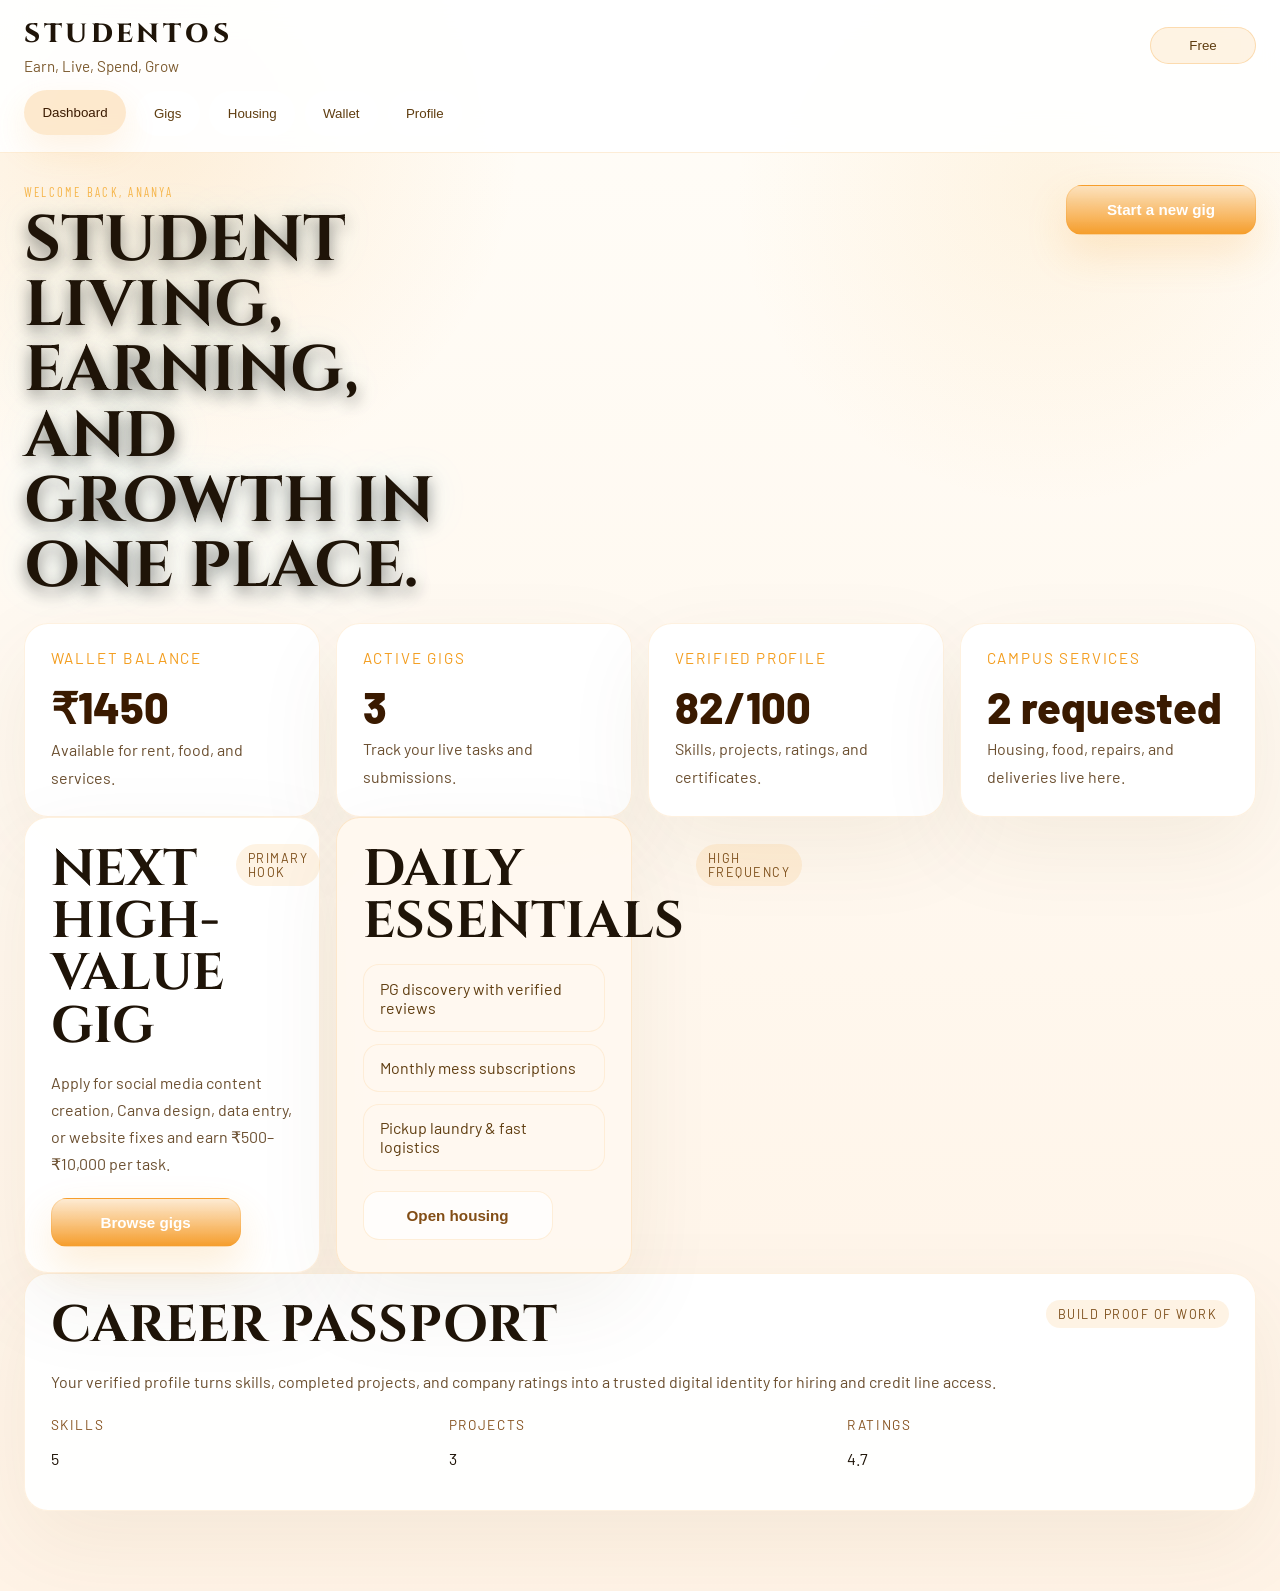
==== index.html @ 16625c6b "Add StudentOS PWA mobile app prototype" ====
<!DOCTYPE html>
<html lang="en">
<head>
  <meta charset="UTF-8">
  <meta name="viewport" content="width=device-width, initial-scale=1.0">
  <title>StudentOS — Student Operating System</title>
  <meta
    name="description"
    content="StudentOS is a student super-app for earning gigs, managing housing, campus services, verified student profiles, and wallet payments."
  >
  <link rel="preconnect" href="https://fonts.googleapis.com">
  <link rel="preconnect" href="https://fonts.gstatic.com" crossorigin>
  <link
    href="https://fonts.googleapis.com/css2?family=Cinzel:wght@400;600;700;800&family=Barlow:wght@400;500;600;700&family=Barlow+Condensed:wght@600;700;800&display=swap"
    rel="stylesheet"
  >
  <link rel="stylesheet" href="styles.css">
  <link rel="manifest" href="manifest.webmanifest">
  <meta name="theme-color" content="#f39c1c">
  <meta name="apple-mobile-web-app-capable" content="yes">
  <meta name="apple-mobile-web-app-title" content="StudentOS">
  <link rel="apple-touch-icon" href="icon.svg">
</head>
<body>
  <div class="app-shell">
    <header class="app-topbar">
      <div class="brand-block">
        <div>
          <p class="brand-mark">StudentOS</p>
          <p class="brand-sub">Earn, Live, Spend, Grow</p>
        </div>
        <button class="pill premium-pill" id="premiumToggle">Free</button>
      </div>

      <nav class="app-nav" aria-label="Primary navigation">
        <button type="button" data-screen="dashboard" class="nav-item active">Dashboard</button>
        <button type="button" data-screen="gigs" class="nav-item">Gigs</button>
        <button type="button" data-screen="housing" class="nav-item">Housing</button>
        <button type="button" data-screen="wallet" class="nav-item">Wallet</button>
        <button type="button" data-screen="profile" class="nav-item">Profile</button>
      </nav>
    </header>

    <main class="app-main">
      <section class="screen active" id="dashboard">
        <div class="page-heading">
          <div>
            <p class="eyebrow">Welcome back, Ananya</p>
            <h1>Student living, earning, and growth in one place.</h1>
          </div>
          <button class="button button-solid" data-action="quick-gig">Start a new gig</button>
        </div>

        <div class="dashboard-grid">
          <article class="card">
            <div class="card-title">Wallet balance</div>
            <p class="stat">₹<span id="walletBalance">0</span></p>
            <p class="meta">Available for rent, food, and services.</p>
          </article>
          <article class="card">
            <div class="card-title">Active gigs</div>
            <p class="stat"><span id="activeGigs">0</span></p>
            <p class="meta">Track your live tasks and submissions.</p>
          </article>
          <article class="card">
            <div class="card-title">Verified profile</div>
            <p class="stat"><span id="profileScore">0</span>/100</p>
            <p class="meta">Skills, projects, ratings, and certificates.</p>
          </article>
          <article class="card">
            <div class="card-title">Campus services</div>
            <p class="stat"><span id="pendingServices">0</span> requested</p>
            <p class="meta">Housing, food, repairs, and deliveries live here.</p>
          </article>
        </div>

        <div class="panel-grid">
          <section class="panel-card">
            <div class="panel-heading">
              <h2>Next high-value gig</h2>
              <span class="tag">Primary hook</span>
            </div>
            <p class="panel-copy">Apply for social media content creation, Canva design, data entry, or website fixes and earn ₹500–₹10,000 per task.</p>
            <div class="panel-actions">
              <button class="button button-solid" data-screen="gigs">Browse gigs</button>
            </div>
          </section>

          <section class="panel-card panel-light">
            <div class="panel-heading">
              <h2>Daily essentials</h2>
              <span class="tag">High frequency</span>
            </div>
            <ul class="feature-list">
              <li>PG discovery with verified reviews</li>
              <li>Monthly mess subscriptions</li>
              <li>Pickup laundry & fast logistics</li>
            </ul>
            <div class="panel-actions">
              <button class="button button-ghost" data-screen="housing">Open housing</button>
            </div>
          </section>
        </div>

        <section class="panel-card panel-full">
          <div class="panel-heading">
            <h2>Career passport</h2>
            <span class="tag">Build proof of work</span>
          </div>
          <p class="panel-copy">Your verified profile turns skills, completed projects, and company ratings into a trusted digital identity for hiring and credit line access.</p>
          <div class="status-grid">
            <div>
              <span class="status-label">Skills</span>
              <p id="skillCount">0</p>
            </div>
            <div>
              <span class="status-label">Projects</span>
              <p id="projectCount">0</p>
            </div>
            <div>
              <span class="status-label">Ratings</span>
              <p id="ratingValue">0.0</p>
            </div>
          </div>
        </section>
      </section>

      <section class="screen" id="gigs">
        <div class="section-top">
          <div>
            <p class="eyebrow">Gigs</p>
            <h2>Earn money with short gigs and micro-internships.</h2>
          </div>
          <button class="button button-solid" data-action="new-gig">Request new lead</button>
        </div>

        <div id="gigsList" class="list-panel"></div>
      </section>

      <section class="screen" id="housing">
        <div class="section-top">
          <div>
            <p class="eyebrow">Housing & services</p>
            <h2>Find a PG, book food, and request campus logistics.</h2>
          </div>
          <button class="button button-solid" data-action="find-room">Search rooms</button>
        </div>

        <div id="housingList" class="list-panel"></div>

        <div class="panel-card panel-light">
          <div class="panel-heading">
            <h2>Campus logistics</h2>
            <p class="panel-copy">Book quick pick-up, delivery, storage, and document printing for urgent student needs.</p>
          </div>
          <div class="grid-2">
            <button class="button button-ghost" data-action="request-pickup">Request pickup</button>
            <button class="button button-ghost" data-action="order-storage">Book storage</button>
          </div>
        </div>
      </section>

      <section class="screen" id="wallet">
        <div class="section-top">
          <div>
            <p class="eyebrow">Wallet</p>
            <h2>Store earnings, pay for services, and manage your student money.</h2>
          </div>
          <button class="button button-solid" data-action="topup">Top up wallet</button>
        </div>

        <div class="panel-grid">
          <article class="card wallet-card">
            <div class="card-title">Available balance</div>
            <p class="stat">₹<span id="walletBalanceLarge">0</span></p>
            <p class="meta">Use this balance for food, housing, logistics, and career services.</p>
          </article>
          <article class="card">
            <div class="card-title">Upcoming payout</div>
            <p class="stat">₹<span id="pendingPayout">0</span></p>
            <p class="meta">Payments are released via escrow after task approval.</p>
          </article>
        </div>

        <section class="panel-card panel-full">
          <div class="panel-heading">
            <h2>Transactions</h2>
          </div>
          <div id="transactionList" class="transaction-list"></div>
        </section>
      </section>

      <section class="screen" id="profile">
        <div class="section-top">
          <div>
            <p class="eyebrow">Career passport</p>
            <h2>Your verified student profile and growth tracker.</h2>
          </div>
          <button class="button button-solid" data-action="upgrade">Upgrade plan</button>
        </div>

        <div class="profile-grid">
          <article class="card profile-card">
            <div class="profile-avatar">A</div>
            <div>
              <h3 id="profileName">Ananya R.</h3>
              <p id="profileCollege">NIT Delhi • 2nd Year</p>
              <div class="rating-pill"><span id="ratingValueProfile">0.0</span> ★</div>
            </div>
          </article>

          <article class="card">
            <div class="card-title">Skills</div>
            <div id="skillTags" class="tag-list"></div>
          </article>

          <article class="card">
            <div class="card-title">Recent work</div>
            <ul id="projectList" class="simple-list"></ul>
          </article>
        </div>

        <section class="panel-card panel-light">
          <div class="panel-heading">
            <h2>Career guidance</h2>
            <p class="panel-copy">Based on your active gigs and skill signals, StudentOS suggests your next career path.</p>
          </div>
          <div class="career-pill" id="careerPath">UI/UX Design Path</div>
        </section>
      </section>
    </main>
  </div>

  <div id="toast" class="toast" role="status" aria-live="polite"></div>
  <div id="installBanner" class="install-banner hidden" role="dialog" aria-live="polite">
    <div>
      <p class="install-title">Install StudentOS</p>
      <p class="install-copy">Add StudentOS to your home screen for quick access and offline-ready workflow.</p>
    </div>
    <div class="install-actions">
      <button class="button button-solid" id="installButton">Install</button>
      <button class="button button-ghost" id="dismissInstall">Dismiss</button>
    </div>
  </div>
  <script src="script.js"></script>
</body>
</html>
---- styles.css ----
:root {
  --bg: #fffaf4;
  --bg-soft: #fff2e4;
  --panel: rgba(255, 255, 255, 0.94);
  --panel-strong: rgba(255, 247, 237, 0.98);
  --text: #1f1408;
  --muted: #785836;
  --line: rgba(245, 154, 36, 0.22);
  --accent: #f39c1c;
  --accent-strong: #f7b64b;
  --shadow: 0 24px 60px rgba(0, 0, 0, 0.12);
  --pointer-x: 50%;
  --pointer-y: 50%;
  --hero-shift-x: 0px;
  --hero-shift-y: 0px;
}

* {
  box-sizing: border-box;
}

html {
  scroll-behavior: smooth;
}

body {
  margin: 0;
  min-height: 100vh;
  background:
    radial-gradient(circle at top, rgba(56, 211, 255, 0.12), transparent 28%),
    radial-gradient(circle at var(--pointer-x) var(--pointer-y), rgba(56, 211, 255, 0.08), transparent 18%),
    linear-gradient(180deg, #0d1930 0%, #03101f 60%, #020a17 100%);
  color: var(--text);
  font-family: "Barlow", sans-serif;
  cursor: default;
}

a {
  color: inherit;
  text-decoration: none;
}

.page-shell {
  position: relative;
  overflow: clip;
}

.cursor-aura {
  position: fixed;
  top: 0;
  left: 0;
  z-index: 40;
  width: 18rem;
  height: 18rem;
  border-radius: 50%;
  pointer-events: none;
  opacity: 0.34;
  mix-blend-mode: screen;
  background:
    radial-gradient(circle, rgba(56, 211, 255, 0.32) 0%, rgba(56, 211, 255, 0.12) 28%, rgba(56, 211, 255, 0) 68%);
  transform: translate3d(-50%, -50%, 0);
  transition: opacity 180ms ease;
}

.topbar {
  position: fixed;
  top: 1.1rem;
  left: 1rem;
  right: 1rem;
  z-index: 20;
  display: flex;
  align-items: center;
  justify-content: space-between;
  gap: 1rem;
  padding: 0.95rem 1.2rem;
  border: 1px solid var(--line);
  border-radius: 999px;
  background: rgba(10, 2, 4, 0.62);
  backdrop-filter: blur(18px);
  box-shadow: var(--shadow);
}

.brand {
  display: inline-flex;
  flex-direction: column;
  gap: 0.1rem;
}

.brand-mark,
.eyebrow,
.section-tag,
.countdown-kicker,
.scroll-cue,
.track-index,
.time-label {
  font-family: "Barlow Condensed", sans-serif;
  letter-spacing: 0.18em;
  text-transform: uppercase;
}

.brand-mark {
  font-size: 1.25rem;
  font-weight: 800;
}

.brand-sub {
  font-size: 0.72rem;
  color: var(--muted);
}

.topnav {
  display: flex;
  align-items: center;
  gap: 1rem;
  flex-wrap: wrap;
}

.topnav a {
  color: #d8e9ff;
  font-size: 0.95rem;
  transition: color 180ms ease, opacity 180ms ease;
}

.topnav a:hover,
.topnav a:focus-visible {
  color: #f8feff;
}

.nav-cta {
  padding: 0.75rem 1.1rem;
  border-radius: 999px;
  border: 1px solid rgba(56, 211, 255, 0.28);
  background: linear-gradient(180deg, rgba(56, 211, 255, 0.18), rgba(6, 31, 55, 0.56));
}

.hero {
  position: relative;
  min-height: 100vh;
  padding: 8rem 1rem 3rem;
  display: flex;
  flex-direction: column;
  justify-content: center;
  isolation: isolate;
}

.hero-grid,
.section,
.topbar {
  max-width: 1380px;
  margin: 0 auto;
}

.hero-grid {
  position: relative;
  z-index: 2;
  width: 100%;
  display: grid;
  grid-template-columns: minmax(0, 1.15fr) minmax(320px, 0.85fr);
  gap: 2rem;
  align-items: center;
}

.hero-copy {
  max-width: 720px;
  transform: translate3d(calc(var(--hero-shift-x) * -0.35), calc(var(--hero-shift-y) * -0.35), 0);
}

.eyebrow,
.section-tag,
.countdown-kicker {
  color: var(--accent-strong);
  font-size: 0.86rem;
  margin: 0 0 1rem;
}

h1,
h2,
h3 {
  margin: 0;
}

h1,
h2 {
  font-family: "Cinzel", serif;
}

h1 {
  font-size: clamp(3.5rem, 7vw, 6.8rem);
  line-height: 0.94;
  max-width: 9ch;
  text-transform: uppercase;
  text-wrap: balance;
  text-shadow:
    0 6px 16px rgba(0, 0, 0, 0.48),
    0 0 40px rgba(56, 211, 255, 0.18);
}

.glitch-title {
  position: relative;
}

.glitch-title::before,
.glitch-title::after {
  content: attr(data-text);
  position: absolute;
  inset: 0;
  pointer-events: none;
  opacity: 0.55;
}

.glitch-title::before {
  color: rgba(56, 211, 255, 0.65);
  transform: translate3d(2px, 0, 0);
  clip-path: inset(0 0 52% 0);
  animation: glitchSlice 4.8s steps(2, end) infinite;
}

.glitch-title::after {
  color: rgba(173, 226, 255, 0.55);
  transform: translate3d(-2px, 0, 0);
  clip-path: inset(56% 0 0 0);
  animation: glitchSlice 5.6s steps(2, end) infinite reverse;
}

.lead {
  max-width: 38rem;
  margin: 1.4rem 0 0;
  font-size: 1.1rem;
  line-height: 1.7;
  color: #d8e7f5;
}

.hero-actions {
  display: flex;
  flex-wrap: wrap;
  gap: 1rem;
  margin-top: 2rem;
}

.button {
  display: inline-flex;
  align-items: center;
  justify-content: center;
  min-width: 190px;
  padding: 1rem 1.4rem;
  border-radius: 1rem;
  font-weight: 700;
  transition:
    transform 180ms ease,
    box-shadow 180ms ease,
    background 180ms ease,
    border-color 180ms ease;
  cursor: pointer;
}

.button:hover,
.button:focus-visible {
  transform: translateY(-2px);
}

.magnetic {
  will-change: transform;
}

.button-solid {
  color: #effbff;
  border: 1px solid rgba(56, 211, 255, 0.24);
  background:
    linear-gradient(180deg, rgba(56, 211, 255, 0.24), rgba(10, 40, 68, 0.9)),
    rgba(4, 18, 39, 0.94);
  box-shadow: 0 16px 34px rgba(28, 104, 156, 0.35);
}

.button-solid:hover,
.button-solid:focus-visible {
  box-shadow: 0 24px 50px rgba(56, 211, 255, 0.35);
}

.button-ghost {
  border: 1px solid rgba(110, 183, 255, 0.28);
  background: rgba(9, 21, 37, 0.58);
  color: #e8f6ff;
}

.hero-meta {
  display: flex;
  flex-wrap: wrap;
  gap: 0.8rem;
  list-style: none;
  padding: 0;
  margin: 2rem 0 0;
}

.hero-meta li {
  padding: 0.7rem 0.95rem;
  border-radius: 999px;
  background: rgba(7, 20, 36, 0.72);
  border: 1px solid rgba(56, 211, 255, 0.18);
  color: #d5ecff;
}

.countdown-card,
.info-card,
.track-card,
.timeline-item,
.join-panel {
  border: 1px solid var(--line);
  background:
    linear-gradient(180deg, rgba(56, 211, 255, 0.08), transparent),
    var(--panel);
  box-shadow: var(--shadow);
  backdrop-filter: blur(16px);
}

.countdown-card {
  justify-self: end;
  width: min(100%, 440px);
  padding: 1.4rem;
  border-radius: 1.6rem;
  transform: translate3d(calc(var(--hero-shift-x) * 0.18), calc(var(--hero-shift-y) * 0.18), 0);
}

.countdown {
  display: grid;
  grid-template-columns: repeat(4, minmax(0, 1fr));
  gap: 0.8rem;
  margin-top: 1rem;
}

.time-box {
  padding: 1rem 0.75rem;
  text-align: center;
  border-radius: 1rem;
  background: rgba(8, 2, 3, 0.72);
  border: 1px solid rgba(255, 205, 199, 0.13);
}

.time-value {
  display: block;
  font-family: "Cinzel", serif;
  font-size: clamp(1.8rem, 4vw, 3rem);
  color: #ff5959;
  text-shadow: 0 0 24px rgba(255, 87, 87, 0.24);
}

.time-label {
  display: block;
  margin-top: 0.35rem;
  font-size: 0.74rem;
  color: #f1cbc1;
}

.countdown-copy {
  margin-top: 1rem;
  color: var(--muted);
  line-height: 1.7;
}

.scroll-cue {
  position: absolute;
  left: 50%;
  bottom: 1.4rem;
  z-index: 3;
  display: inline-flex;
  flex-direction: column;
  align-items: center;
  gap: 0.7rem;
  transform: translateX(-50%);
  color: #ffe3da;
  font-size: 0.95rem;
}

.scroll-arrows {
  position: relative;
  width: 1.4rem;
  height: 2rem;
}

.scroll-arrows::before,
.scroll-arrows::after {
  content: "";
  position: absolute;
  left: 50%;
  width: 0.85rem;
  height: 0.85rem;
  border-right: 4px solid #fff0ea;
  border-bottom: 4px solid #fff0ea;
  transform: translateX(-50%) rotate(45deg);
  animation: cue 1.9s ease-in-out infinite;
}

.scroll-arrows::after {
  top: 0.7rem;
  animation-delay: 0.2s;
}

.section {
  position: relative;
  z-index: 2;
  padding: 6rem 1rem;
}

.section-heading {
  max-width: 760px;
  margin-bottom: 2rem;
}

h2 {
  font-size: clamp(2rem, 4vw, 3.5rem);
  line-height: 1.05;
  text-transform: uppercase;
}

.cards {
  display: grid;
  grid-template-columns: repeat(3, minmax(0, 1fr));
  gap: 1.2rem;
}

.three-up .info-card,
.track-card {
  min-height: 220px;
}

.info-card,
.track-card {
  padding: 1.4rem;
  border-radius: 1.4rem;
}

.info-card p,
.track-card p,
.timeline-item p,
.join-panel p {
  margin: 0.9rem 0 0;
  color: var(--muted);
  line-height: 1.7;
}

.track-index {
  display: inline-block;
  color: #ff7878;
  font-size: 0.85rem;
  margin-bottom: 1rem;
}

.timeline {
  display: grid;
  grid-template-columns: repeat(2, minmax(0, 1fr));
  gap: 1.1rem;
}

.timeline-item {
  display: grid;
  grid-template-columns: 110px 1fr;
  gap: 1rem;
  align-items: start;
  padding: 1.3rem;
  border-radius: 1.3rem;
}

.timeline-time {
  font-family: "Cinzel", serif;
  font-size: 1.4rem;
  color: #ff6d6d;
}

.join-section {
  padding-bottom: 7rem;
}

.join-panel {
  padding: 2rem;
  border-radius: 1.8rem;
  background:
    radial-gradient(circle at center, rgba(179, 10, 20, 0.16), transparent 44%),
    var(--panel-strong);
}

.hero-bg {
  position: absolute;
  inset: 0;
  overflow: hidden;
}

.noise-overlay,
.particle-field,
.sky-glow,
.storm-ring,
.rift,
.lightning,
.tree,
.fog,
.portal-core,
.ground,
.walker,
.cyclists {
  position: absolute;
}

.noise-overlay {
  inset: 0;
  opacity: 0.13;
  background:
    repeating-linear-gradient(
      0deg,
      rgba(255, 255, 255, 0.06) 0,
      rgba(255, 255, 255, 0.06) 1px,
      transparent 1px,
      transparent 4px
    );
  mix-blend-mode: soft-light;
  animation: noiseShift 8s steps(8, end) infinite;
}

.particle-field {
  inset: 0;
  overflow: hidden;
}

.particle {
  position: absolute;
  width: 0.4rem;
  height: 0.4rem;
  border-radius: 50%;
  background: radial-gradient(circle, rgba(56, 236, 255, 0.95), rgba(56, 211, 255, 0.18));
  box-shadow: 0 0 16px rgba(56, 211, 255, 0.42);
  animation: driftUp linear infinite;
}

.particle-1 { left: 12%; top: 84%; animation-duration: 9s; animation-delay: -1s; }
.particle-2 { left: 24%; top: 74%; animation-duration: 12s; animation-delay: -6s; }
.particle-3 { left: 38%; top: 88%; animation-duration: 8s; animation-delay: -2s; }
.particle-4 { left: 49%; top: 68%; animation-duration: 10s; animation-delay: -5s; }
.particle-5 { left: 62%; top: 86%; animation-duration: 11s; animation-delay: -7s; }
.particle-6 { left: 73%; top: 72%; animation-duration: 13s; animation-delay: -3s; }
.particle-7 { left: 83%; top: 90%; animation-duration: 9.5s; animation-delay: -4s; }
.particle-8 { left: 56%; top: 56%; animation-duration: 7.5s; animation-delay: -2.5s; }

.sky-glow {
  inset: 0;
  background:
    radial-gradient(circle at 50% 18%, rgba(56, 211, 255, 0.16), transparent 16%),
    radial-gradient(circle at 50% 42%, rgba(56, 211, 255, 0.28), transparent 22%),
    linear-gradient(180deg, rgba(18, 73, 116, 0.16), rgba(0, 0, 0, 0.1));
  transform: translate3d(calc(var(--hero-shift-x) * 0.15), calc(var(--hero-shift-y) * 0.15), 0);
}

.storm-ring {
  left: 50%;
  border-radius: 50%;
  transform: translateX(-50%);
  filter: blur(12px);
  opacity: 0.8;
}

.rift {
  top: 15%;
  width: 24vw;
  height: 52vh;
  opacity: 0.4;
  background:
    linear-gradient(180deg, rgba(255, 255, 255, 0), rgba(56, 211, 255, 0.28), rgba(255, 255, 255, 0)),
    linear-gradient(90deg, rgba(255, 255, 255, 0), rgba(56, 211, 255, 0.72), rgba(255, 255, 255, 0));
  filter: blur(10px);
  clip-path: polygon(42% 0%, 55% 7%, 47% 19%, 64% 31%, 52% 49%, 61% 61%, 49% 79%, 59% 100%, 42% 86%, 48% 70%, 36% 58%, 44% 40%, 33% 24%, 41% 10%);
  animation: riftPulse 6s ease-in-out infinite;
}

.rift-left {
  left: 18%;
}

.rift-right {
  right: 18%;
  transform: scaleX(-1);
  animation-delay: -2.4s;
}

.storm-ring-one {
  top: 7%;
  width: min(92vw, 980px);
  height: min(92vw, 980px);
  background:
    radial-gradient(circle at center, rgba(255, 255, 255, 0.13) 0 3%, transparent 4%),
    radial-gradient(circle at center, rgba(56, 211, 255, 0.34) 0 15%, rgba(11, 37, 62, 0.5) 24%, transparent 46%);
}

.storm-ring-two {
  top: 14%;
  width: min(56vw, 620px);
  height: min(56vw, 620px);
  background:
    radial-gradient(circle at center, rgba(255, 255, 255, 0.4), rgba(56, 211, 255, 0.18) 24%, transparent 54%);
}
.portal-core {
  left: 50%;
  bottom: 16%;
  width: min(42vw, 520px);
  height: min(42vw, 520px);
  transform: translateX(-50%);
}

.portal-core::before,
.portal-core::after,
.portal-halo,
.portal-pulse,
.portal-veil {
  content: "";
  position: absolute;
  inset: 0;
  border-radius: 50%;
}

.portal-core::before {
  background:
    radial-gradient(circle at center, rgba(255, 255, 255, 0.95), rgba(56, 211, 255, 0.38) 14%, rgba(8, 52, 92, 0.72) 38%, transparent 58%);
  filter: blur(8px);
}

.portal-core::after {
  inset: 14%;
  background: radial-gradient(circle at center, rgba(255, 255, 255, 0.9), rgba(56, 211, 255, 0.2) 34%, transparent 64%);
  animation: portalBeat 3.4s ease-in-out infinite;
}

.portal-halo {
  border: 1px solid rgba(56, 211, 255, 0.14);
  box-shadow:
    0 0 80px rgba(56, 211, 255, 0.32),
    inset 0 0 80px rgba(56, 211, 255, 0.18);
  animation: rotateSlow 18s linear infinite;
}

.portal-pulse {
  inset: -8%;
  border: 1px solid rgba(56, 211, 255, 0.12);
  animation: pulseRing 2.8s ease-out infinite;
}

.portal-veil {
  background:
    conic-gradient(
      from 0deg,
      rgba(0, 0, 0, 0) 0deg,
      rgba(56, 211, 255, 0.22) 45deg,
      rgba(0, 0, 0, 0) 100deg,
      rgba(56, 211, 255, 0.12) 160deg,
      rgba(0, 0, 0, 0) 280deg
    );
  mix-blend-mode: screen;
  animation: rotateSlow 24s linear infinite reverse;
}

.portal-sparks {
  inset: 9%;
  background:
    radial-gradient(circle at 20% 40%, rgba(255, 255, 255, 0.8), transparent 10%),
    radial-gradient(circle at 75% 50%, rgba(255, 255, 255, 0.7), transparent 10%),
    radial-gradient(circle at 44% 75%, rgba(255, 188, 188, 0.8), transparent 12%);
  filter: blur(4px);
  animation: sparkOrbit 7s linear infinite;
}

.lightning {
  top: 7%;
  width: 28vw;
  height: 54vh;
  opacity: 0.75;
  filter: blur(0.2px) drop-shadow(0 0 22px rgba(255, 255, 255, 0.7));
  background: white;
  clip-path: polygon(50% 0%, 56% 18%, 46% 18%, 58% 40%, 45% 40%, 55% 62%, 40% 62%, 52% 100%, 35% 73%, 48% 73%, 38% 47%, 49% 47%, 42% 22%, 53% 22%);
  animation: flash 5.5s infinite;
}

.lightning-left {
  left: 6%;
  transform: rotate(-10deg);
}

.lightning-right {
  right: 7%;
  transform: scaleX(-1) rotate(-4deg);
  animation-delay: 1.8s;
}

.tree {
  bottom: 18%;
  width: 32vw;
  height: 64vh;
  background: linear-gradient(180deg, rgba(0, 0, 0, 0.04), rgba(0, 0, 0, 0.95));
  opacity: 0.97;
}

.tree::before,
.tree::after {
  content: "";
  position: absolute;
  inset: 0;
  background: #020102;
}

.tree-left {
  left: -3%;
  clip-path: polygon(16% 100%, 24% 62%, 14% 58%, 24% 48%, 12% 42%, 27% 31%, 19% 24%, 33% 14%, 28% 5%, 39% 0%, 46% 16%, 41% 28%, 52% 42%, 45% 49%, 56% 61%, 50% 100%);
}

.tree-right {
  right: -2%;
  clip-path: polygon(50% 100%, 43% 61%, 52% 52%, 41% 44%, 52% 36%, 39% 24%, 48% 12%, 38% 0%, 58% 8%, 63% 20%, 56% 28%, 66% 43%, 59% 54%, 69% 62%, 78% 100%);
}

.ground {
  left: -4%;
  right: -4%;
  bottom: -2%;
  height: 26%;
  background:
    linear-gradient(180deg, rgba(18, 40, 66, 0), rgba(26, 56, 92, 0.88) 45%, rgba(4, 7, 7, 1) 100%),
    radial-gradient(circle at 50% 10%, rgba(56, 211, 255, 0.15), transparent 42%);
  clip-path: polygon(0 36%, 12% 30%, 22% 34%, 36% 29%, 48% 34%, 60% 28%, 73% 31%, 88% 24%, 100% 30%, 100% 100%, 0 100%);
}

.fog {
  left: -8%;
  width: 116%;
  border-radius: 50%;
  filter: blur(60px);
}

.fog-top {
  top: -5%;
  height: 26%;
  background: rgba(255, 112, 112, 0.13);
  animation: fogDrift 12s ease-in-out infinite alternate;
}

.fog-bottom {
  bottom: 6%;
  height: 17%;
  background: rgba(197, 244, 234, 0.18);
  animation: fogDrift 14s ease-in-out infinite alternate-reverse;
}

.walker {
  bottom: 15%;
  width: 4vw;
  min-width: 2.4rem;
  height: 13vh;
  min-height: 6rem;
  background: rgba(4, 1, 2, 0.96);
  clip-path: polygon(40% 0, 64% 0, 72% 16%, 64% 34%, 74% 57%, 63% 100%, 49% 100%, 47% 63%, 35% 100%, 22% 100%, 31% 58%, 23% 33%, 31% 14%);
  filter: drop-shadow(0 0 14px rgba(56, 211, 255, 0.18));
  animation: walkFloat 3.6s ease-in-out infinite;
}

.walker-left {
  left: 26%;
}

.walker-right {
  right: 25%;
  animation-delay: -1.8s;
}

.cyclists {
  left: 50%;
  bottom: 15%;
  width: min(70vw, 900px);
  height: 20vh;
  transform: translateX(-50%);
  transform-origin: center bottom;
}

.cyclist {
  position: absolute;
  bottom: 0;
  width: 17%;
  aspect-ratio: 1.2 / 1;
  background: rgba(6, 1, 2, 0.95);
  filter: drop-shadow(0 0 18px rgba(255, 67, 67, 0.22));
  clip-path: polygon(5% 86%, 22% 70%, 28% 52%, 38% 36%, 53% 30%, 62% 39%, 73% 42%, 82% 55%, 96% 86%, 78% 88%, 70% 70%, 57% 61%, 50% 73%, 38% 86%, 28% 86%, 35% 71%, 27% 65%, 20% 87%);
}

.cyclist::before,
.cyclist::after {
  content: "";
  position: absolute;
  bottom: -2%;
  width: 24%;
  aspect-ratio: 1;
  border: 3px solid rgba(255, 92, 92, 0.3);
  border-radius: 50%;
}

.cyclist::before {
  left: 12%;
}

.cyclist::after {
  right: 8%;
}

.cyclist-one {
  left: 4%;
  --bike-scale: 0.96;
  transform: scale(0.96);
  animation: bikeMove 3.6s ease-in-out infinite;
}

.cyclist-two {
  left: 27%;
  --bike-scale: 1.04;
  transform: scale(1.04);
  animation: bikeMove 4.4s ease-in-out infinite;
  animation-delay: -1s;
}

.cyclist-three {
  left: 51%;
  --bike-scale: 1;
  animation: bikeMove 4s ease-in-out infinite;
  animation-delay: -1.8s;
}

.cyclist-four {
  left: 74%;
  --bike-scale: 0.92;
  transform: scale(0.92);
  animation: bikeMove 3.8s ease-in-out infinite;
  animation-delay: -2.6s;
}

.reveal-card,
.section-heading {
  opacity: 0;
  transform: translate3d(0, 60px, 0) scale(0.98);
  transition:
    opacity 650ms ease,
    transform 650ms ease,
    box-shadow 250ms ease,
    border-color 250ms ease;
}

.is-visible .section-heading,
.is-visible .reveal-card,
.reveal-card.is-visible {
  opacity: 1;
  transform: translate3d(0, 0, 0) scale(1);
}

.info-card:hover,
.track-card:hover,
.timeline-item:hover,
.join-panel:hover {
  border-color: rgba(255, 197, 190, 0.32);
  box-shadow:
    0 32px 70px rgba(0, 0, 0, 0.48),
    0 0 36px rgba(186, 13, 24, 0.12);
}

.section::before {
  content: "";
  position: absolute;
  inset: 0;
  pointer-events: none;
  background:
    linear-gradient(180deg, rgba(255, 72, 72, 0.03), transparent 20%),
    radial-gradient(circle at center, rgba(255, 56, 56, 0.05), transparent 42%);
}

.hero::after {
  content: "";
  position: absolute;
  inset: 0;
  pointer-events: none;
  background:
    linear-gradient(180deg, rgba(0, 0, 0, 0) 60%, rgba(5, 1, 3, 1) 100%),
    linear-gradient(90deg, rgba(5, 1, 3, 0.88) 0%, rgba(5, 1, 3, 0.12) 20%, rgba(5, 1, 3, 0.12) 80%, rgba(5, 1, 3, 0.88) 100%);
}

@keyframes portalBeat {
  0%,
  100% {
    transform: scale(0.92);
    opacity: 0.88;
  }

  50% {
    transform: scale(1.04);
    opacity: 1;
  }
}

@keyframes pulseRing {
  0% {
    transform: scale(0.85);
    opacity: 0.7;
  }

  100% {
    transform: scale(1.12);
    opacity: 0;
  }
}

@keyframes rotateSlow {
  from {
    transform: rotate(0deg);
  }

  to {
    transform: rotate(360deg);
  }
}

@keyframes flash {
  0%,
  21%,
  26%,
  72%,
  100% {
    opacity: 0;
  }

  22%,
  24%,
  74% {
    opacity: 0.95;
  }
}

@keyframes cue {
  0%,
  100% {
    opacity: 0.25;
    transform: translateX(-50%) translateY(0) rotate(45deg);
  }

  50% {
    opacity: 1;
    transform: translateX(-50%) translateY(8px) rotate(45deg);
  }
}

@keyframes bikeMove {
  0%,
  100% {
    transform: translateY(0) scale(var(--bike-scale, 1));
  }

  50% {
    transform: translateY(-8px) scale(var(--bike-scale, 1));
  }
}

@keyframes fogDrift {
  from {
    transform: translate3d(-1.5%, 0, 0) scale(1);
  }

  to {
    transform: translate3d(1.5%, -1%, 0) scale(1.06);
  }
}

@keyframes driftUp {
  0% {
    transform: translate3d(0, 0, 0) scale(0.5);
    opacity: 0;
  }

  20% {
    opacity: 0.9;
  }

  100% {
    transform: translate3d(12px, -180px, 0) scale(1.15);
    opacity: 0;
  }
}

@keyframes sparkOrbit {
  from {
    transform: rotate(0deg) scale(0.94);
  }

  50% {
    transform: rotate(180deg) scale(1.04);
  }

  to {
    transform: rotate(360deg) scale(0.94);
  }
}

@keyframes riftPulse {
  0%,
  100% {
    opacity: 0.18;
    transform: scale(0.96);
  }

  50% {
    opacity: 0.5;
    transform: scale(1.04);
  }
}

@keyframes walkFloat {
  0%,
  100% {
    transform: translateY(0);
  }

  50% {
    transform: translateY(-10px);
  }
}

@keyframes noiseShift {
  0% {
    transform: translate3d(0, 0, 0);
  }

  25% {
    transform: translate3d(-1.5%, 0.4%, 0);
  }

  50% {
    transform: translate3d(1.2%, -0.8%, 0);
  }

  100% {
    transform: translate3d(0, 0, 0);
  }
}

@keyframes glitchSlice {
  0%,
  92%,
  100% {
    opacity: 0;
    transform: translate3d(0, 0, 0);
  }

  93% {
    opacity: 0.55;
    transform: translate3d(-6px, 0, 0);
  }

  96% {
    opacity: 0.3;
    transform: translate3d(4px, 0, 0);
  }
}

@media (max-width: 1080px) {
  .hero-grid,
  .cards,
  .timeline {
    grid-template-columns: 1fr;
  }

  .countdown-card {
    justify-self: stretch;
  }

  .hero-copy {
    max-width: 100%;
  }

  .topbar {
    border-radius: 1.5rem;
    align-items: flex-start;
    flex-direction: column;
  }

  .topnav {
    width: 100%;
  }
}

@media (max-width: 720px) {
  .hero {
    padding-top: 10rem;
  }

  h1 {
    max-width: 100%;
    font-size: clamp(2.8rem, 15vw, 4.6rem);
  }

  .countdown {
    grid-template-columns: repeat(2, minmax(0, 1fr));
  }

  .timeline-item {
    grid-template-columns: 1fr;
  }

  .scroll-cue {
    bottom: 0.9rem;
    font-size: 0.78rem;
  }

  .cyclists {
    width: 92vw;
    bottom: 18%;
  }

  .tree {
    width: 40vw;
  }

  .cursor-aura {
    width: 12rem;
    height: 12rem;
  }
}

body {
  background:
    radial-gradient(circle at 12% 8%, rgba(243, 154, 36, 0.14), transparent 20%),
    radial-gradient(circle at 82% 12%, rgba(247, 182, 77, 0.12), transparent 18%),
    linear-gradient(180deg, #fffdf8 0%, #fff3e6 100%);
  color: var(--text);
  min-height: 100vh;
  font-family: "Barlow", sans-serif;
}

.app-shell {
  min-height: 100vh;
  display: flex;
  flex-direction: column;
}

.app-topbar {
  position: sticky;
  top: 0;
  z-index: 50;
  background: rgba(255, 255, 255, 0.92);
  border-bottom: 1px solid rgba(245, 154, 36, 0.18);
  padding: 1rem 1.5rem;
  display: flex;
  flex-direction: column;
  gap: 1rem;
  backdrop-filter: blur(16px);
}

.brand-block {
  display: flex;
  align-items: center;
  justify-content: space-between;
  gap: 1rem;
}

.brand-mark {
  font-family: "Cinzel", serif;
  font-size: 1.65rem;
  letter-spacing: 0.14em;
  text-transform: uppercase;
  margin: 0;
}

.brand-sub {
  color: #7d5b30;
  margin: 0.3rem 0 0;
  font-size: 0.95rem;
}

.premium-pill {
  border-radius: 999px;
  border: 1px solid rgba(245, 154, 36, 0.28);
  padding: 0.65rem 1rem;
  background: rgba(245, 154, 36, 0.12);
  color: #5f3d10;
  cursor: pointer;
  min-width: 106px;
  text-align: center;
}

.premium-pill.active {
  background: rgba(245, 154, 36, 0.18);
  color: #3a1a00;
}

.app-nav {
  display: flex;
  flex-wrap: wrap;
  gap: 0.6rem;
}

.nav-item {
  border: none;
  background: rgba(255, 255, 255, 0.76);
  color: #5f3d10;
  padding: 0.95rem 1.15rem;
  border-radius: 999px;
  cursor: pointer;
  transition: transform 180ms ease, background 180ms ease, color 180ms ease, box-shadow 180ms ease;
}

.nav-item.active,
.nav-item:hover {
  background: rgba(245, 154, 36, 0.22);
  color: #3a1a00;
  box-shadow: 0 14px 35px rgba(245, 154, 36, 0.12);
  transform: translateY(-1px);
}

.app-main {
  flex: 1;
  padding: 2rem 1.5rem 5rem;
  max-width: 1280px;
  margin: 0 auto;
  width: 100%;
}

.screen {
  display: none;
}

.screen.active {
  display: block;
}

.page-heading,
.section-top {
  display: flex;
  justify-content: space-between;
  align-items: flex-start;
  gap: 1rem;
  margin-bottom: 1.4rem;
}

.eyebrow {
  text-transform: uppercase;
  color: var(--accent-strong);
  letter-spacing: 0.18em;
  font-size: 0.78rem;
  margin: 0 0 0.6rem;
}

h1,
h2 {
  font-family: "Cinzel", serif;
  line-height: 1.02;
  margin: 0;
}

h1 {
  font-size: clamp(2.8rem, 5vw, 4.8rem);
  max-width: 10ch;
}

h2 {
  font-size: clamp(2rem, 4vw, 3.4rem);
}

.dashboard-grid,
.panel-grid,
.profile-grid {
  display: grid;
  gap: 1rem;
  grid-template-columns: repeat(4, minmax(0, 1fr));
}

.card,
.panel-card,
.list-card {
  background: rgba(255, 255, 255, 0.96);
  border: 1px solid rgba(245, 154, 36, 0.14);
  border-radius: 1.5rem;
  padding: 1.6rem;
  box-shadow: 0 30px 90px rgba(100, 70, 20, 0.07);
}

.panel-card.panel-light {
  background: rgba(255, 248, 240, 0.96);
  border-color: rgba(245, 154, 36, 0.18);
}

.panel-card.panel-full {
  grid-column: 1 / -1;
}

.card-title {
  font-size: 0.95rem;
  text-transform: uppercase;
  letter-spacing: 0.12em;
  color: var(--accent);
  margin-bottom: 0.85rem;
}

.stat {
  font-size: 2.7rem;
  font-weight: 800;
  margin: 0.15rem 0;
  color: #3a1a00;
}

.meta,
.panel-copy,
.list-meta {
  color: #6b4f30;
  line-height: 1.7;
  margin: 0;
}

.panel-heading {
  display: flex;
  justify-content: space-between;
  align-items: flex-start;
  gap: 0.75rem;
  margin-bottom: 1rem;
}

.tag {
  display: inline-flex;
  align-items: center;
  gap: 0.4rem;
  padding: 0.45rem 0.75rem;
  border-radius: 999px;
  background: rgba(245, 154, 36, 0.12);
  color: #7a4b16;
  font-size: 0.78rem;
  text-transform: uppercase;
  letter-spacing: 0.12em;
}

.status {
  background: rgba(245, 154, 36, 0.16);
}

.tag.skill-tag {
  background: rgba(245, 154, 36, 0.12);
  color: #7a4b16;
}

.panel-actions,
.card-actions,
.grid-2 {
  display: flex;
  flex-wrap: wrap;
  gap: 0.85rem;
  margin-top: 1.25rem;
}

.button {
  border: 1px solid transparent;
  border-radius: 1rem;
  padding: 0.95rem 1.2rem;
  font-weight: 700;
  font-size: 0.95rem;
  cursor: pointer;
  transition: transform 180ms ease, background 180ms ease, border-color 180ms ease, box-shadow 180ms ease;
}

.button-solid {
  background: linear-gradient(180deg, rgba(245, 154, 36, 0.2), rgba(245, 154, 36, 0.96));
  color: #ffffff;
  border-color: rgba(245, 154, 36, 0.25);
  box-shadow: 0 18px 42px rgba(245, 154, 36, 0.18);
}

.button-ghost {
  background: rgba(255, 255, 255, 0.75);
  color: #824d15;
  border-color: rgba(245, 154, 36, 0.16);
}

.button:hover:not(.button-disabled),
.button:focus-visible:not(.button-disabled) {
  transform: translateY(-1px);
}

.button-disabled {
  background: rgba(255, 255, 255, 0.88);
  color: #b0916a;
  border-color: rgba(245, 154, 36, 0.08);
  cursor: not-allowed;
}

.feature-list {
  list-style: none;
  padding: 0;
  margin: 0;
  display: grid;
  gap: 0.75rem;
}

.feature-list li {
  padding: 0.85rem 1rem;
  border-radius: 1rem;
  background: rgba(255, 248, 240, 0.95);
  border: 1px solid rgba(245, 154, 36, 0.12);
  color: #5f3d10;
}

.wallet-card {
  background: linear-gradient(180deg, rgba(245, 154, 36, 0.18), rgba(255, 247, 234, 0.96));
}

.profile-card {
  background: linear-gradient(180deg, rgba(245, 154, 36, 0.16), rgba(255, 249, 241, 0.96));
}

.simple-list {
  list-style: none;
  padding: 0;
  margin: 0;
  display: grid;
  gap: 0.75rem;
}

.simple-list li {
  padding: 0.95rem 1rem;
  border-radius: 1rem;
  background: rgba(255, 249, 241, 0.95);
  border: 1px solid rgba(245, 154, 36, 0.12);
}

.career-pill {
  padding: 0.95rem 1.1rem;
  border-radius: 1rem;
  background: rgba(245, 154, 36, 0.16);
  color: #7a4b16;
  display: inline-flex;
  max-width: max-content;
}

.status-grid {
  display: grid;
  grid-template-columns: repeat(3, minmax(0, 1fr));
  gap: 1rem;
  margin-top: 1.3rem;
}

.status-label {
  display: block;
  color: #86521f;
  font-size: 0.85rem;
  text-transform: uppercase;
  letter-spacing: 0.12em;
  margin-bottom: 0.45rem;
}

.toast {
  position: fixed;
  left: 50%;
  bottom: 1.5rem;
  transform: translateX(-50%);
  background: rgba(255, 255, 255, 0.96);
  color: #4f2f10;
  padding: 1rem 1.25rem;
  border-radius: 999px;
  border: 1px solid rgba(245, 154, 36, 0.16);
  opacity: 0;
  pointer-events: none;
  transition: opacity 200ms ease, transform 200ms ease;
  z-index: 100;
}

.toast.visible {
  opacity: 1;
  transform: translateX(-50%) translateY(-5px);
}

.install-banner {
  position: fixed;
  left: 1rem;
  right: 1rem;
  bottom: 1rem;
  z-index: 110;
  display: flex;
  align-items: center;
  justify-content: space-between;
  gap: 1rem;
  padding: 1rem 1rem;
  background: rgba(255, 255, 255, 0.98);
  border: 1px solid rgba(245, 154, 36, 0.2);
  border-radius: 1.5rem;
  box-shadow: 0 24px 60px rgba(100, 70, 20, 0.08);
}

.install-banner.hidden {
  display: none;
}

.install-title {
  margin: 0;
  font-weight: 700;
  color: #3a1a00;
}

.install-copy {
  margin: 0.25rem 0 0;
  color: #7a4b16;
  font-size: 0.95rem;
  line-height: 1.4;
}

.install-actions {
  display: flex;
  gap: 0.65rem;
  flex-wrap: wrap;
}

@media (max-width: 720px) {
  .install-banner {
    left: 0.75rem;
    right: 0.75rem;
    bottom: 0.75rem;
    flex-direction: column;
    align-items: stretch;
  }
}

@media (max-width: 1024px) {
  .dashboard-grid,
  .panel-grid,
  .profile-grid {
    grid-template-columns: 1fr 1fr;
  }
}

@media (max-width: 720px) {
  .app-topbar {
    padding: 1rem;
  }

  .app-nav {
    justify-content: center;
  }

  .page-heading,
  .section-top {
    flex-direction: column;
    align-items: flex-start;
  }

  .dashboard-grid,
  .panel-grid,
  .profile-grid {
    grid-template-columns: 1fr;
  }
}

@media (prefers-reduced-motion: reduce) {
  html {
    scroll-behavior: auto;
  }

  *,
  *::before,
  *::after {
    animation: none !important;
    transition: none !important;
  }

  .cursor-aura {
    display: none;
  }
}


.button:hover:not(.button-disabled),
.button:focus-visible:not(.button-disabled) {
  transform: translateY(-1px);
}

.list-panel {
  display: grid;
  gap: 1rem;
}

.list-card {
  display: flex;
  flex-direction: column;
  gap: 1rem;
}

.list-card-top {
  display: flex;
  justify-content: space-between;
  gap: 1rem;
  align-items: flex-start;
}

.reward {
  font-size: 1.05rem;
  color: #9c5b19;
  font-weight: 700;
}

.list-copy {
  color: #80552c;
  margin: 0;
}

.transaction-list {
  display: grid;
  gap: 0.9rem;
}

.transaction-card {
  display: flex;
  justify-content: space-between;
  gap: 1rem;
  padding: 1rem 1.2rem;
  border-radius: 1rem;
  background: rgba(255, 253, 248, 0.96);
  border: 1px solid rgba(245, 154, 36, 0.12);
  color: #4f2f10;
}

.transaction-card.debit {
  border-color: rgba(255, 95, 95, 0.16);
}

.transaction-card.credit {
  border-color: rgba(61, 211, 162, 0.18);
}

.profile-grid {
  display: grid;
  gap: 1rem;
  grid-template-columns: minmax(280px, 1fr) repeat(2, minmax(220px, 1fr));
}

.profile-card {
  display: flex;
  align-items: center;
  gap: 1rem;
  padding: 1.5rem;
}

.profile-avatar {
  width: 4rem;
  height: 4rem;
  border-radius: 1rem;
  background: linear-gradient(135deg, rgba(245, 154, 36, 0.2), rgba(255, 247, 233, 0.96));
  display: flex;
  align-items: center;
  justify-content: center;
  font-size: 1.6rem;
  font-weight: 800;
  color: #5f3d10;
}

.simple-list {
  list-style: none;
  padding: 0;
  margin: 0;
  display: grid;
  gap: 0.75rem;
}

.simple-list li {
  padding: 0.9rem 1rem;
  border-radius: 1rem;
  background: rgba(255, 249, 241, 0.96);
  border: 1px solid rgba(245, 154, 36, 0.12);
}

.career-pill {
  padding: 0.95rem 1.1rem;
  border-radius: 1rem;
  background: rgba(245, 154, 36, 0.16);
  color: #7a4b16;
  display: inline-flex;
  max-width: max-content;
}

.status-grid {
  display: grid;
  grid-template-columns: repeat(3, minmax(0, 1fr));
  gap: 1rem;
  margin-top: 1.3rem;
}

.status-label {
  display: block;
  color: #86521f;
  font-size: 0.85rem;
  text-transform: uppercase;
  letter-spacing: 0.12em;
  margin-bottom: 0.45rem;
}

.toast {
  position: fixed;
  left: 50%;
  bottom: 1.5rem;
  transform: translateX(-50%);
  background: rgba(255, 255, 255, 0.96);
  color: #4f2f10;
  padding: 1rem 1.25rem;
  border-radius: 999px;
  border: 1px solid rgba(245, 154, 36, 0.16);
  opacity: 0;
  pointer-events: none;
  transition: opacity 200ms ease, transform 200ms ease;
  z-index: 100;
}

.toast.visible {
  opacity: 1;
  transform: translateX(-50%) translateY(-5px);
}

@media (max-width: 1024px) {
  .dashboard-grid,
  .panel-grid,
  .profile-grid {
    grid-template-columns: 1fr 1fr;
  }
}

@media (max-width: 720px) {
  .app-topbar {
    padding: 1rem;
  }

  .app-nav {
    justify-content: center;
  }

  .page-heading,
  .section-top {
    flex-direction: column;
    align-items: flex-start;
  }

  .dashboard-grid,
  .panel-grid,
  .profile-grid {
    grid-template-columns: 1fr;
  }
}

@media (prefers-reduced-motion: reduce) {
  html {
    scroll-behavior: auto;
  }

  *,
  *::before,
  *::after {
    animation: none !important;
    transition: none !important;
  }

  .cursor-aura {
    display: none;
  }
}
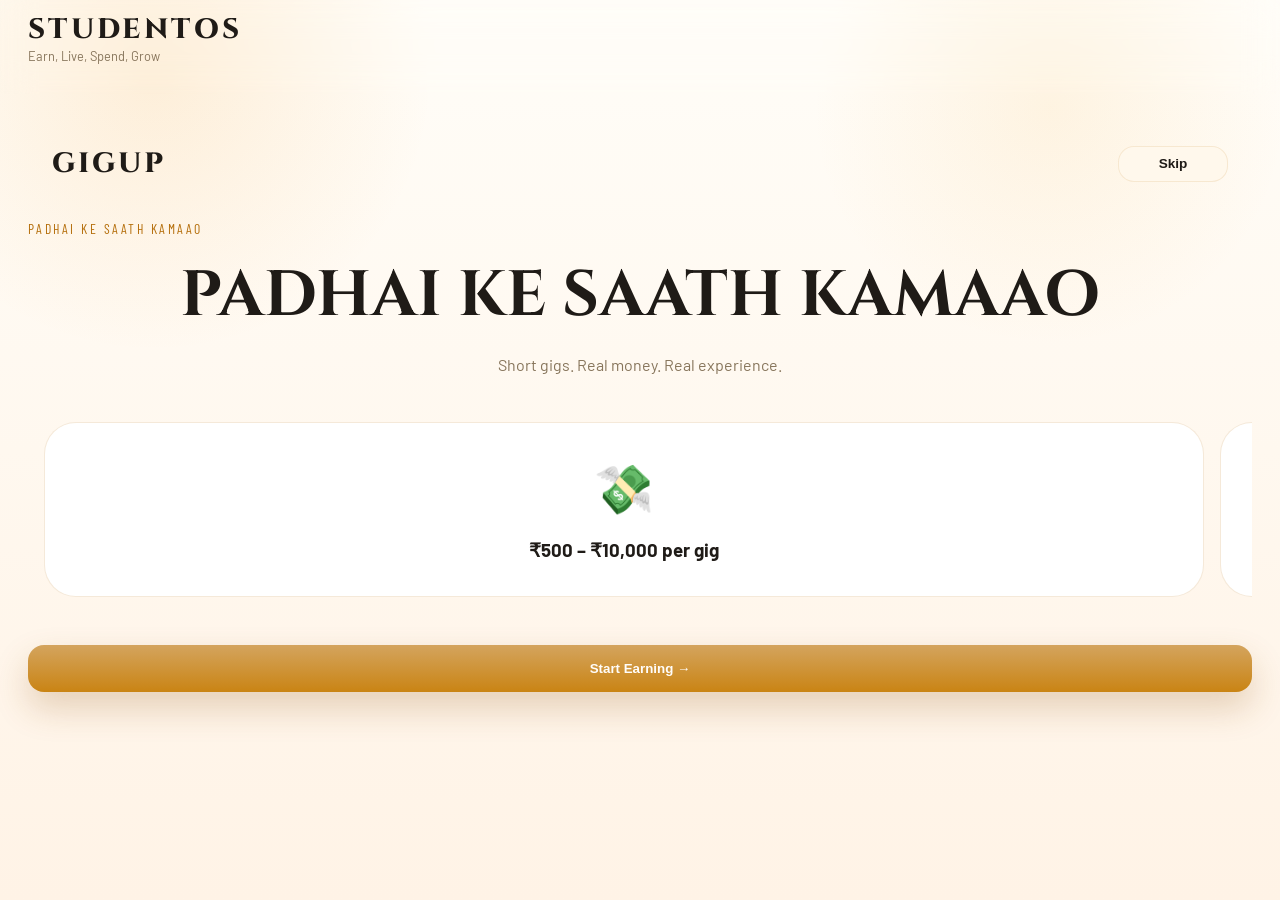
==== commit 05ad535f: "Modularize project into tab-based structure" ====
--- a/index.html
+++ b/index.html
@@ -1,247 +1,114 @@
 <!DOCTYPE html>
 <html lang="en">
+
 <head>
   <meta charset="UTF-8">
   <meta name="viewport" content="width=device-width, initial-scale=1.0">
-  <title>StudentOS — Student Operating System</title>
-  <meta
-    name="description"
-    content="StudentOS is a student super-app for earning gigs, managing housing, campus services, verified student profiles, and wallet payments."
-  >
+  <title>StudentOS — Modular Distributed Version</title>
+
+  <!-- Shared Styles -->
   <link rel="preconnect" href="https://fonts.googleapis.com">
   <link rel="preconnect" href="https://fonts.gstatic.com" crossorigin>
   <link
-    href="https://fonts.googleapis.com/css2?family=Cinzel:wght@400;600;700;800&family=Barlow:wght@400;500;600;700&family=Barlow+Condensed:wght@600;700;800&display=swap"
-    rel="stylesheet"
-  >
-  <link rel="stylesheet" href="styles.css">
+    href="https://fonts.googleapis.com/css2?family=Cinzel:wght@400;700;800&family=Barlow:wght@400;600;700&family=Barlow+Condensed:wght@600;700&display=swap"
+    rel="stylesheet">
+
+  <!-- Shared CSS -->
+  <link rel="stylesheet" href="shared/design-system.css">
+  <link rel="stylesheet" href="shared/app-shell.css">
+
+  <!-- Tab Specific Styles -->
+  <link rel="stylesheet" href="tabs/auth/auth.css">
+  <link rel="stylesheet" href="tabs/dashboard/dashboard.css">
+  <link rel="stylesheet" href="tabs/gigs/gigs.css">
+  <link rel="stylesheet" href="tabs/community/community.css">
+  <link rel="stylesheet" href="tabs/housing/housing.css">
+  <link rel="stylesheet" href="tabs/wallet/wallet.css">
+  <link rel="stylesheet" href="tabs/profile/profile.css">
+
   <link rel="manifest" href="manifest.webmanifest">
-  <meta name="theme-color" content="#f39c1c">
-  <meta name="apple-mobile-web-app-capable" content="yes">
-  <meta name="apple-mobile-web-app-title" content="StudentOS">
-  <link rel="apple-touch-icon" href="icon.svg">
 </head>
+
 <body>
   <div class="app-shell">
     <header class="app-topbar">
       <div class="brand-block">
         <div>
-          <p class="brand-mark">StudentOS</p>
+          <h1 class="brand-mark">StudentOS</h1>
           <p class="brand-sub">Earn, Live, Spend, Grow</p>
         </div>
-        <button class="pill premium-pill" id="premiumToggle">Free</button>
+        <button class="premium-pill" id="premiumToggle">Free</button>
       </div>
 
       <nav class="app-nav" aria-label="Primary navigation">
         <button type="button" data-screen="dashboard" class="nav-item active">Dashboard</button>
         <button type="button" data-screen="gigs" class="nav-item">Gigs</button>
+        <button type="button" data-screen="community" class="nav-item">Community</button>
         <button type="button" data-screen="housing" class="nav-item">Housing</button>
         <button type="button" data-screen="wallet" class="nav-item">Wallet</button>
         <button type="button" data-screen="profile" class="nav-item">Profile</button>
       </nav>
     </header>
 
-    <main class="app-main">
-      <section class="screen active" id="dashboard">
-        <div class="page-heading">
-          <div>
-            <p class="eyebrow">Welcome back, Ananya</p>
-            <h1>Student living, earning, and growth in one place.</h1>
-          </div>
-          <button class="button button-solid" data-action="quick-gig">Start a new gig</button>
-        </div>
-
-        <div class="dashboard-grid">
-          <article class="card">
-            <div class="card-title">Wallet balance</div>
-            <p class="stat">₹<span id="walletBalance">0</span></p>
-            <p class="meta">Available for rent, food, and services.</p>
-          </article>
-          <article class="card">
-            <div class="card-title">Active gigs</div>
-            <p class="stat"><span id="activeGigs">0</span></p>
-            <p class="meta">Track your live tasks and submissions.</p>
-          </article>
-          <article class="card">
-            <div class="card-title">Verified profile</div>
-            <p class="stat"><span id="profileScore">0</span>/100</p>
-            <p class="meta">Skills, projects, ratings, and certificates.</p>
-          </article>
-          <article class="card">
-            <div class="card-title">Campus services</div>
-            <p class="stat"><span id="pendingServices">0</span> requested</p>
-            <p class="meta">Housing, food, repairs, and deliveries live here.</p>
-          </article>
-        </div>
-
-        <div class="panel-grid">
-          <section class="panel-card">
-            <div class="panel-heading">
-              <h2>Next high-value gig</h2>
-              <span class="tag">Primary hook</span>
-            </div>
-            <p class="panel-copy">Apply for social media content creation, Canva design, data entry, or website fixes and earn ₹500–₹10,000 per task.</p>
-            <div class="panel-actions">
-              <button class="button button-solid" data-screen="gigs">Browse gigs</button>
-            </div>
-          </section>
-
-          <section class="panel-card panel-light">
-            <div class="panel-heading">
-              <h2>Daily essentials</h2>
-              <span class="tag">High frequency</span>
-            </div>
-            <ul class="feature-list">
-              <li>PG discovery with verified reviews</li>
-              <li>Monthly mess subscriptions</li>
-              <li>Pickup laundry & fast logistics</li>
-            </ul>
-            <div class="panel-actions">
-              <button class="button button-ghost" data-screen="housing">Open housing</button>
-            </div>
-          </section>
-        </div>
-
-        <section class="panel-card panel-full">
-          <div class="panel-heading">
-            <h2>Career passport</h2>
-            <span class="tag">Build proof of work</span>
-          </div>
-          <p class="panel-copy">Your verified profile turns skills, completed projects, and company ratings into a trusted digital identity for hiring and credit line access.</p>
-          <div class="status-grid">
-            <div>
-              <span class="status-label">Skills</span>
-              <p id="skillCount">0</p>
-            </div>
-            <div>
-              <span class="status-label">Projects</span>
-              <p id="projectCount">0</p>
-            </div>
-            <div>
-              <span class="status-label">Ratings</span>
-              <p id="ratingValue">0.0</p>
-            </div>
-          </div>
-        </section>
-      </section>
-
-      <section class="screen" id="gigs">
-        <div class="section-top">
-          <div>
-            <p class="eyebrow">Gigs</p>
-            <h2>Earn money with short gigs and micro-internships.</h2>
-          </div>
-          <button class="button button-solid" data-action="new-gig">Request new lead</button>
-        </div>
-
-        <div id="gigsList" class="list-panel"></div>
-      </section>
-
-      <section class="screen" id="housing">
-        <div class="section-top">
-          <div>
-            <p class="eyebrow">Housing & services</p>
-            <h2>Find a PG, book food, and request campus logistics.</h2>
-          </div>
-          <button class="button button-solid" data-action="find-room">Search rooms</button>
-        </div>
-
-        <div id="housingList" class="list-panel"></div>
-
-        <div class="panel-card panel-light">
-          <div class="panel-heading">
-            <h2>Campus logistics</h2>
-            <p class="panel-copy">Book quick pick-up, delivery, storage, and document printing for urgent student needs.</p>
-          </div>
-          <div class="grid-2">
-            <button class="button button-ghost" data-action="request-pickup">Request pickup</button>
-            <button class="button button-ghost" data-action="order-storage">Book storage</button>
-          </div>
-        </div>
-      </section>
-
-      <section class="screen" id="wallet">
-        <div class="section-top">
-          <div>
-            <p class="eyebrow">Wallet</p>
-            <h2>Store earnings, pay for services, and manage your student money.</h2>
-          </div>
-          <button class="button button-solid" data-action="topup">Top up wallet</button>
-        </div>
-
-        <div class="panel-grid">
-          <article class="card wallet-card">
-            <div class="card-title">Available balance</div>
-            <p class="stat">₹<span id="walletBalanceLarge">0</span></p>
-            <p class="meta">Use this balance for food, housing, logistics, and career services.</p>
-          </article>
-          <article class="card">
-            <div class="card-title">Upcoming payout</div>
-            <p class="stat">₹<span id="pendingPayout">0</span></p>
-            <p class="meta">Payments are released via escrow after task approval.</p>
-          </article>
-        </div>
-
-        <section class="panel-card panel-full">
-          <div class="panel-heading">
-            <h2>Transactions</h2>
-          </div>
-          <div id="transactionList" class="transaction-list"></div>
-        </section>
-      </section>
-
-      <section class="screen" id="profile">
-        <div class="section-top">
-          <div>
-            <p class="eyebrow">Career passport</p>
-            <h2>Your verified student profile and growth tracker.</h2>
-          </div>
-          <button class="button button-solid" data-action="upgrade">Upgrade plan</button>
-        </div>
-
-        <div class="profile-grid">
-          <article class="card profile-card">
-            <div class="profile-avatar">A</div>
-            <div>
-              <h3 id="profileName">Ananya R.</h3>
-              <p id="profileCollege">NIT Delhi • 2nd Year</p>
-              <div class="rating-pill"><span id="ratingValueProfile">0.0</span> ★</div>
-            </div>
-          </article>
-
-          <article class="card">
-            <div class="card-title">Skills</div>
-            <div id="skillTags" class="tag-list"></div>
-          </article>
-
-          <article class="card">
-            <div class="card-title">Recent work</div>
-            <ul id="projectList" class="simple-list"></ul>
-          </article>
-        </div>
-
-        <section class="panel-card panel-light">
-          <div class="panel-heading">
-            <h2>Career guidance</h2>
-            <p class="panel-copy">Based on your active gigs and skill signals, StudentOS suggests your next career path.</p>
-          </div>
-          <div class="career-pill" id="careerPath">UI/UX Design Path</div>
-        </section>
-      </section>
+    <main class="app-main" id="app-content">
+      <!-- Tab content will be loaded here -->
+      <div id="loader-placeholder" style="text-align: center; padding: 5rem; color: var(--muted);">
+        <p>Loading StudentOS...</p>
+      </div>
     </main>
   </div>
 
   <div id="toast" class="toast" role="status" aria-live="polite"></div>
-  <div id="installBanner" class="install-banner hidden" role="dialog" aria-live="polite">
-    <div>
-      <p class="install-title">Install StudentOS</p>
-      <p class="install-copy">Add StudentOS to your home screen for quick access and offline-ready workflow.</p>
-    </div>
-    <div class="install-actions">
-      <button class="button button-solid" id="installButton">Install</button>
-      <button class="button button-ghost" id="dismissInstall">Dismiss</button>
-    </div>
-  </div>
-  <script src="script.js"></script>
+
+  <!-- Shared Scripts -->
+  <script src="shared/state.js"></script>
+  <script src="shared/utils.js"></script>
+
+  <!-- Tab Specific Logic -->
+  <script src="tabs/auth/auth.js"></script>
+  <script src="tabs/dashboard/dashboard.js"></script>
+  <script src="tabs/gigs/gigs.js"></script>
+  <script src="tabs/community/community.js"></script>
+  <script src="tabs/housing/housing.js"></script>
+  <script src="tabs/wallet/wallet.js"></script>
+  <script src="tabs/profile/profile.js"></script>
+
+  <!-- Main Orchestrator -->
+  <script src="shared/app.js"></script>
+
+  <!-- Content Inserter (Wait for DOM then inject fragments) -->
+  <script>
+    async function loadTabs() {
+      const tabs = [
+        'auth/auth.html',
+        'dashboard/dashboard.html',
+        'gigs/gigs.html',
+        'community/community.html',
+        'housing/housing.html',
+        'wallet/wallet.html',
+        'profile/profile.html'
+      ];
+
+      const appContent = document.getElementById('app-content');
+      appContent.innerHTML = ''; // Clear placeholder
+
+      for (const tab of tabs) {
+        try {
+          const response = await fetch('tabs/' + tab);
+          const html = await response.text();
+          appContent.insertAdjacentHTML('beforeend', html);
+        } catch (e) {
+          console.error('Failed to load tab:', tab, e);
+        }
+      }
+
+      // Re-initialize app after loading HTML
+      if (typeof initApp === 'function') initApp();
+    }
+
+    // Start loading
+    loadTabs();
+  </script>
 </body>
-</html>
+
+</html>
--- a/shared/design-system.css
+++ b/shared/design-system.css
@@ -0,0 +1,145 @@
+:root {
+  --bg: #f7f1e6;
+  --bg-soft: #fff9f0;
+  --panel: rgba(255, 255, 255, 0.9);
+  --panel-strong: rgba(255, 255, 255, 0.98);
+  --text: #1f1b17;
+  --muted: #87755b;
+  --line: rgba(212, 165, 96, 0.24);
+  --accent: #d48806;
+  --accent-strong: #b56f0c;
+  --shadow: 0 24px 60px rgba(83, 61, 31, 0.12);
+  --pointer-x: 50%;
+  --pointer-y: 50%;
+  --hero-shift-x: 0px;
+  --hero-shift-y: 0px;
+}
+
+* {
+  box-sizing: border-box;
+}
+
+html {
+  scroll-behavior: smooth;
+}
+
+body {
+  margin: 0;
+  min-height: 100vh;
+  background:
+    radial-gradient(circle at 12% 8%, rgba(243, 154, 36, 0.14), transparent 20%),
+    radial-gradient(circle at 82% 12%, rgba(247, 182, 77, 0.12), transparent 18%),
+    linear-gradient(180deg, #fffdf8 0%, #fff3e6 100%);
+  color: var(--text);
+  font-family: "Barlow", sans-serif;
+  cursor: default;
+}
+
+a {
+  color: inherit;
+  text-decoration: none;
+}
+
+h1, h2, h3 {
+  margin: 0;
+}
+
+h1, h2 {
+  font-family: "Cinzel", serif;
+  text-transform: uppercase;
+}
+
+.eyebrow, .tag, .status-label, .auth-step-indicator {
+  font-family: "Barlow Condensed", sans-serif;
+  letter-spacing: 0.18em;
+  text-transform: uppercase;
+  font-size: 0.86rem;
+  color: var(--accent-strong);
+}
+
+.button {
+  display: inline-flex;
+  align-items: center;
+  justify-content: center;
+  min-width: 170px;
+  padding: 1rem 1.4rem;
+  border-radius: 1rem;
+  font-weight: 700;
+  transition: transform 180ms ease, box-shadow 180ms ease, background 180ms ease, border-color 180ms ease;
+  cursor: pointer;
+  border: none;
+}
+
+.button:hover, .button:focus-visible {
+  transform: translateY(-2px);
+}
+
+.button.small {
+  min-width: 110px;
+  padding: 0.6rem 1rem;
+  font-size: 0.85rem;
+}
+
+.button-solid {
+  color: #fffdfa;
+  background: linear-gradient(180deg, rgba(212, 165, 96, 0.95), rgba(201, 131, 18, 0.95)), rgba(210, 149, 54, 1);
+  box-shadow: 0 16px 34px rgba(145, 88, 19, 0.24);
+}
+
+.button-ghost {
+  border: 1px solid rgba(212, 165, 96, 0.2);
+  background: rgba(255, 248, 236, 0.92);
+  color: var(--text);
+}
+
+.button-disabled, .button:disabled {
+  background: #e0d9cf;
+  color: #a09586;
+  cursor: not-allowed;
+  transform: none !important;
+  box-shadow: none !important;
+}
+
+/* Toast Styles */
+.toast {
+  position: fixed;
+  bottom: 2rem;
+  left: 50%;
+  transform: translateX(-50%) translateY(100px);
+  z-index: 1000;
+  background: rgba(31, 27, 23, 0.95);
+  color: white;
+  padding: 1rem 2rem;
+  border-radius: 1rem;
+  box-shadow: 0 20px 50px rgba(0,0,0,0.3);
+  transition: transform 300ms cubic-bezier(0.18, 0.89, 0.32, 1.28);
+  pointer-events: none;
+}
+
+.toast.active {
+  transform: translateX(-50%) translateY(0);
+}
+
+/* Common Layout Utilities */
+.card {
+  padding: 1.5rem;
+  border-radius: 1.5rem;
+  background: var(--panel);
+  border: 1px solid var(--line);
+  box-shadow: var(--shadow);
+}
+
+.panel-card {
+  padding: 2.2rem;
+  border-radius: 1.8rem;
+  background: var(--panel);
+  border: 1px solid var(--line);
+}
+
+.panel-light {
+  background: rgba(255, 248, 236, 0.6);
+}
+
+.hidden {
+  display: none !important;
+}
--- a/shared/app-shell.css
+++ b/shared/app-shell.css
@@ -0,0 +1,148 @@
+.app-shell {
+    min-height: 100vh;
+    display: flex;
+    flex-direction: column;
+}
+
+.app-topbar {
+    position: sticky;
+    top: 0;
+    z-index: 100;
+    background: rgba(255, 255, 255, 0.92);
+    backdrop-filter: blur(16px);
+    padding: 1rem 1.75rem;
+    border-bottom: 1px solid var(--line);
+    display: flex;
+    flex-direction: column;
+    gap: 1.25rem;
+    box-shadow: 0 10px 30px rgba(83, 61, 31, 0.04);
+}
+
+.app-topbar.screen-light {
+    background: transparent;
+    border-bottom-color: transparent;
+    box-shadow: none;
+}
+
+.app-topbar.screen-light .app-nav,
+.app-topbar.screen-light .premium-pill {
+    display: none;
+}
+
+.brand-block {
+    display: flex;
+    align-items: center;
+    justify-content: space-between;
+    gap: 1.5rem;
+}
+
+.brand-mark {
+    font-family: "Cinzel", serif;
+    font-size: 1.75rem;
+    letter-spacing: 0.12em;
+    text-transform: uppercase;
+    font-weight: 800;
+    margin: 0;
+    line-height: 1;
+}
+
+.brand-sub {
+    font-size: 0.8rem;
+    color: var(--muted);
+    margin-top: 0.25rem;
+}
+
+.premium-pill {
+    min-width: 80px;
+    padding: 0.55rem 1.15rem;
+    font-size: 0.82rem;
+    border-radius: 999px;
+    color: var(--text);
+    background: var(--bg-soft);
+    cursor: pointer;
+    border: 1px solid var(--line);
+    font-weight: 800;
+    transition: all 180ms ease;
+}
+
+.premium-pill.active {
+    background: var(--accent);
+    color: white;
+    border-color: var(--accent);
+    box-shadow: 0 4px 12px rgba(212, 165, 96, 0.25);
+}
+
+.app-nav {
+    display: flex;
+    gap: 0.75rem;
+    overflow-x: auto;
+    padding-bottom: 0.25rem;
+    scrollbar-width: none;
+}
+
+.app-nav::-webkit-scrollbar {
+    display: none;
+}
+
+.nav-item {
+    color: var(--muted);
+    font-size: 0.92rem;
+    font-weight: 700;
+    padding: 0.65rem 1.1rem;
+    border-radius: 999px;
+    border: 1px solid transparent;
+    cursor: pointer;
+    white-space: nowrap;
+    transition: all 180ms ease;
+    background: transparent;
+}
+
+.nav-item:hover {
+    color: var(--text);
+    background: rgba(243, 154, 36, 0.08);
+}
+
+.nav-item.active {
+    color: var(--accent-strong);
+    background: rgba(243, 154, 36, 0.15);
+    border-color: rgba(243, 154, 36, 0.18);
+}
+
+.app-main {
+    flex: 1;
+    padding: 1.75rem;
+    max-width: 1320px;
+    margin: 0 auto;
+    width: 100%;
+}
+
+.screen {
+    display: none;
+    animation: screenFadeIn 450ms cubic-bezier(0.18, 1, 0.42, 1);
+}
+
+.screen.active {
+    display: block;
+}
+
+@keyframes screenFadeIn {
+    from {
+        opacity: 0;
+        transform: translateY(12px) scale(0.99);
+    }
+
+    to {
+        opacity: 1;
+        transform: translateY(0) scale(1);
+    }
+}
+
+@media (max-width: 720px) {
+    .app-topbar {
+        padding: 1.25rem 1.1rem;
+    }
+
+    .app-main {
+        padding: 1.1rem;
+    }
+}
--- a/tabs/auth/auth.css
+++ b/tabs/auth/auth.css
@@ -0,0 +1,128 @@
+/* Onboarding */
+.onboarding-top {
+    display: flex;
+    justify-content: space-between;
+    align-items: center;
+    padding: 1.5rem;
+}
+
+.hero-title {
+    font-size: clamp(2.5rem, 8vw, 4rem);
+    text-align: center;
+    margin-top: 1rem;
+}
+
+.subhead {
+    text-align: center;
+    color: var(--muted);
+    margin-bottom: 2rem;
+}
+
+.onboarding-carousel {
+    display: flex;
+    overflow-x: auto;
+    scroll-snap-type: x mandatory;
+    gap: 1rem;
+    padding: 1rem;
+    margin: 1.5rem 0;
+}
+
+.onboarding-card {
+    flex: 0 0 calc(100% - 2rem);
+    scroll-snap-align: center;
+    padding: 2.2rem;
+    border-radius: 2rem;
+    background: white;
+    border: 1px solid var(--line);
+    text-align: center;
+}
+
+.onboarding-icon {
+    font-size: 3rem;
+    margin-bottom: 1.25rem;
+}
+
+.onboarding-actions {
+    display: grid;
+    gap: 1rem;
+    margin-top: 2rem;
+}
+
+/* Auth Cards */
+.auth-shell {
+    max-width: 480px;
+    margin: 0 auto;
+    padding: 2.5rem 1.5rem;
+}
+
+.auth-header {
+    margin-bottom: 2rem;
+}
+
+.auth-progress {
+    display: flex;
+    gap: 1rem;
+    margin-bottom: 2rem;
+}
+
+.auth-step-indicator {
+    width: 2.5rem;
+    height: 2.5rem;
+    border-radius: 50%;
+    display: flex;
+    align-items: center;
+    justify-content: center;
+    background: var(--bg-soft);
+    color: var(--muted);
+    font-weight: 700;
+    border: 1px solid var(--line);
+}
+
+.auth-step-indicator.active {
+    background: var(--accent);
+    color: white;
+    border-color: var(--accent);
+}
+
+.auth-card {
+    display: grid;
+    gap: 1.25rem;
+}
+
+.phone-input {
+    display: flex;
+    gap: 0.75rem;
+    align-items: center;
+    background: white;
+    padding: 0.25rem 1.1rem;
+    border-radius: 1.15rem;
+    border: 1px solid var(--line);
+}
+
+.phone-input input {
+    padding: 0.85rem 0;
+    border: none;
+    background: transparent;
+    font-size: 1.15rem;
+    font-weight: 600;
+    width: 100%;
+}
+
+.otp-row {
+    display: flex;
+    justify-content: space-between;
+    gap: 0.75rem;
+    margin: 1.5rem 0;
+}
+
+.otp-box {
+    width: 3.8rem;
+    height: 4.8rem;
+    border-radius: 1rem;
+    border: 1px solid var(--line);
+    background: white;
+    text-align: center;
+    font-size: 1.7rem;
+    font-weight: 800;
+    color: var(--text);
+}
--- a/tabs/dashboard/dashboard.css
+++ b/tabs/dashboard/dashboard.css
@@ -0,0 +1,83 @@
+/* Dashboard Grid & Cards */
+.page-heading {
+    margin-bottom: 2rem;
+    display: flex;
+    justify-content: space-between;
+    align-items: flex-end;
+    gap: 2rem;
+    flex-wrap: wrap;
+}
+
+.dashboard-grid {
+    display: grid;
+    grid-template-columns: repeat(auto-fit, minmax(240px, 1fr));
+    gap: 1.25rem;
+    margin-bottom: 2rem;
+}
+
+.card-title {
+    font-size: 0.95rem;
+    color: var(--muted);
+    margin-bottom: 0.5rem;
+}
+
+.stat {
+    font-size: 2.2rem;
+    font-weight: 800;
+    color: var(--text);
+    margin: 0.25rem 0;
+}
+
+.meta {
+    font-size: 0.85rem;
+    color: var(--muted);
+}
+
+.panel-grid {
+    display: grid;
+    grid-template-columns: repeat(auto-fit, minmax(340px, 1fr));
+    gap: 1.5rem;
+    margin-bottom: 1.5rem;
+}
+
+.panel-heading {
+    display: flex;
+    justify-content: space-between;
+    align-items: flex-start;
+    margin-bottom: 1rem;
+}
+
+.panel-copy {
+    line-height: 1.6;
+    color: var(--muted);
+    margin-bottom: 1.5rem;
+}
+
+.feature-list {
+    padding: 0;
+    margin: 1rem 0 1.5rem;
+    list-style: none;
+}
+
+.feature-list li {
+    padding: 0.5rem 0;
+    border-bottom: 1px solid var(--line);
+    color: var(--text);
+}
+
+.status-grid {
+    display: grid;
+    grid-template-columns: repeat(3, 1fr);
+    gap: 1.5rem;
+    margin-top: 1.5rem;
+}
+
+.status-label {
+    display: block;
+}
+
+.status-grid p {
+    font-size: 1.5rem;
+    font-weight: 700;
+    margin-top: 0.25rem;
+}
--- a/tabs/gigs/gigs.css
+++ b/tabs/gigs/gigs.css
@@ -0,0 +1,64 @@
+.section-top {
+    display: flex;
+    justify-content: space-between;
+    align-items: flex-end;
+    margin-bottom: 2rem;
+    gap: 1.5rem;
+}
+
+.list-panel {
+    display: grid;
+    gap: 1.25rem;
+    margin-bottom: 2.5rem;
+}
+
+.list-card {
+    background: var(--panel);
+    border: 1px solid var(--line);
+    padding: 1.5rem;
+    border-radius: 1.5rem;
+    box-shadow: 0 14px 40px rgba(0, 0, 0, 0.04);
+    transition: transform 180ms ease, box-shadow 180ms ease;
+    position: relative;
+}
+
+.list-card:hover {
+    transform: translateY(-2px);
+    box-shadow: 0 18px 45px rgba(83, 61, 31, 0.08);
+}
+
+.list-card-top {
+    display: flex;
+    justify-content: space-between;
+    align-items: flex-start;
+    margin-bottom: 0.8rem;
+}
+
+.list-card-top h3 {
+    font-family: "Barlow", sans-serif;
+    font-weight: 700;
+    font-size: 1.15rem;
+}
+
+.list-meta {
+    color: var(--muted);
+    font-size: 0.85rem;
+}
+
+.reward {
+    font-size: 1.25rem;
+    font-weight: 800;
+    color: var(--accent-strong);
+}
+
+.list-copy {
+    margin: 0.75rem 0 1.25rem;
+    font-size: 0.94rem;
+    line-height: 1.6;
+    color: #4a4134;
+}
+
+.card-actions {
+    display: flex;
+    justify-content: flex-end;
+}
--- a/tabs/community/community.css
+++ b/tabs/community/community.css
@@ -0,0 +1,142 @@
+.community-top {
+    display: flex;
+    align-items: flex-start;
+    justify-content: space-between;
+    gap: 1rem;
+    flex-wrap: wrap;
+}
+
+.community-search-bar {
+    display: flex;
+    align-items: center;
+    gap: 0.75rem;
+    width: min(100%, 420px);
+}
+
+.community-search-bar input {
+    flex: 1;
+    padding: 0.95rem 1rem;
+    border-radius: 1rem;
+    border: 1px solid rgba(212, 165, 96, 0.18);
+    background: white;
+    color: var(--text);
+    outline: none;
+}
+
+.community-circles {
+    display: grid;
+    grid-template-columns: repeat(auto-fit, minmax(170px, 1fr));
+    gap: 0.95rem;
+    margin: 1.6rem 0;
+}
+
+.circle-pill {
+    display: inline-flex;
+    align-items: center;
+    gap: 0.85rem;
+    padding: 1rem;
+    border-radius: 1.35rem;
+    border: 1px solid rgba(212, 165, 96, 0.16);
+    background: rgba(255, 255, 255, 0.98);
+    color: var(--text);
+    text-align: left;
+    cursor: pointer;
+    transition: transform 180ms ease, box-shadow 180ms ease;
+}
+
+.circle-pill:hover {
+    transform: translateY(-1px);
+    box-shadow: 0 16px 32px rgba(83, 61, 31, 0.08);
+}
+
+.circle-dot {
+    width: 0.75rem;
+    height: 0.75rem;
+    border-radius: 50%;
+    background: var(--accent);
+}
+
+.community-quickpost {
+    padding: 0;
+    margin-bottom: 2rem;
+}
+
+.quickpost-input {
+    width: 100%;
+    display: flex;
+    align-items: center;
+    gap: 1rem;
+    padding: 1rem 1.2rem;
+    border: none;
+    background: rgba(255, 248, 236, 0.95);
+    color: var(--text);
+    cursor: pointer;
+}
+
+.feed-list {
+    display: grid;
+    gap: 1.2rem;
+}
+
+.post-card {
+    padding: 1.4rem;
+    border-radius: 1.35rem;
+    background: white;
+    border: 1px solid rgba(212, 165, 96, 0.18);
+    box-shadow: 0 18px 40px rgba(83, 61, 31, 0.08);
+}
+
+.post-card-top {
+    display: flex;
+    justify-content: space-between;
+    margin-bottom: 1rem;
+}
+
+.post-type-tag {
+    background: rgba(245, 154, 36, 0.14);
+    color: var(--accent-strong);
+    padding: 0.5rem 0.9rem;
+    border-radius: 999px;
+    font-weight: 700;
+    font-size: 0.85rem;
+}
+
+.post-author {
+    font-weight: 600;
+    margin: 0.5rem 0;
+}
+
+.post-content {
+    line-height: 1.7;
+    color: #333;
+}
+
+.post-meta-row {
+    display: flex;
+    gap: 1.5rem;
+    margin-top: 1rem;
+    font-size: 0.9rem;
+    color: var(--muted);
+}
+
+.community-shortcuts {
+    display: flex;
+    gap: 1rem;
+    overflow-x: auto;
+    padding: 1rem 0;
+}
+
+.shortcut-button {
+    white-space: nowrap;
+    padding: 0.8rem 1.2rem;
+    border-radius: 999px;
+    border: 1px solid var(--line);
+    background: white;
+    cursor: pointer;
+}
+
+.shortcut-button.active {
+    background: var(--accent);
+    color: white;
+    border-color: var(--accent);
+}
--- a/tabs/housing/housing.css
+++ b/tabs/housing/housing.css
@@ -0,0 +1,59 @@
+.section-top {
+    display: flex;
+    justify-content: space-between;
+    align-items: flex-end;
+    margin-bottom: 2rem;
+    gap: 1.5rem;
+}
+
+.list-panel {
+    display: grid;
+    gap: 1.25rem;
+    margin-bottom: 2.5rem;
+}
+
+.list-card {
+    background: var(--panel);
+    border: 1px solid var(--line);
+    padding: 1.5rem;
+    border-radius: 1.5rem;
+    box-shadow: 0 14px 40px rgba(0, 0, 0, 0.04);
+    transition: transform 180ms ease, box-shadow 180ms ease;
+    position: relative;
+}
+
+.list-card-top {
+    display: flex;
+    justify-content: space-between;
+    align-items: flex-start;
+    margin-bottom: 0.8rem;
+}
+
+.list-meta {
+    color: var(--muted);
+    font-size: 0.85rem;
+}
+
+.reward {
+    font-size: 1.25rem;
+    font-weight: 800;
+    color: var(--accent-strong);
+}
+
+.list-copy {
+    margin: 0.75rem 0 1.25rem;
+    font-size: 0.94rem;
+    line-height: 1.6;
+}
+
+.grid-2 {
+    display: grid;
+    grid-template-columns: 1fr 1fr;
+    gap: 1rem;
+}
+
+@media (max-width: 600px) {
+    .grid-2 {
+        grid-template-columns: 1fr;
+    }
+}
--- a/tabs/wallet/wallet.css
+++ b/tabs/wallet/wallet.css
@@ -0,0 +1,53 @@
+.wallet-card {
+    background: var(--panel-strong);
+    border-color: var(--accent);
+    box-shadow: 0 20px 50px rgba(212, 165, 96, 0.12);
+}
+
+.transaction-list {
+    display: grid;
+    gap: 1rem;
+    margin-top: 1.5rem;
+}
+
+.transaction-item {
+    display: flex;
+    justify-content: space-between;
+    align-items: center;
+    padding: 1.25rem 1rem;
+    border-bottom: 1px solid var(--line);
+    transition: background 180ms ease;
+}
+
+.transaction-item:hover {
+    background: rgba(255, 248, 236, 0.5);
+}
+
+.transaction-item h3 {
+    font-size: 1.05rem;
+    margin-bottom: 0.25rem;
+}
+
+.txn-date {
+    font-size: 0.82rem;
+    color: var(--muted);
+}
+
+.txn-amount {
+    font-weight: 800;
+    font-size: 1.15rem;
+}
+
+.txn-amount.credit {
+    color: #1e8449;
+}
+
+.txn-amount.debit {
+    color: #c0392b;
+}
+
+.empty-msg {
+    text-align: center;
+    padding: 2.5rem;
+    color: var(--muted);
+}
--- a/tabs/profile/profile.css
+++ b/tabs/profile/profile.css
@@ -0,0 +1,82 @@
+.profile-grid {
+    display: grid;
+    grid-template-columns: repeat(auto-fit, minmax(320px, 1fr));
+    gap: 1.5rem;
+    margin-bottom: 2rem;
+}
+
+.profile-card {
+    display: flex;
+    gap: 1.5rem;
+    align-items: center;
+    padding: 2rem;
+}
+
+.profile-avatar {
+    width: 5.5rem;
+    height: 5.5rem;
+    background: linear-gradient(135deg, var(--accent), var(--accent-strong));
+    color: white;
+    border-radius: 50%;
+    border: 4px solid var(--bg-soft);
+    display: flex;
+    align-items: center;
+    justify-content: center;
+    font-size: 2.2rem;
+    font-weight: 800;
+    box-shadow: 0 10px 25px rgba(212, 165, 96, 0.25);
+}
+
+.profile-card h3 {
+    font-size: 1.45rem;
+    margin-bottom: 0.25rem;
+}
+
+.rating-pill {
+    display: inline-flex;
+    margin-top: 0.65rem;
+    background: rgba(243, 154, 36, 0.12);
+    color: var(--accent-strong);
+    padding: 0.45rem 0.85rem;
+    border-radius: 999px;
+    font-weight: 800;
+    font-size: 0.95rem;
+}
+
+.tag-list {
+    display: flex;
+    flex-wrap: wrap;
+    gap: 0.65rem;
+    margin-top: 1rem;
+}
+
+.tag-list .tag {
+    background: rgba(212, 165, 96, 0.12);
+    padding: 0.5rem 0.8rem;
+    border-radius: 0.65rem;
+    color: var(--text);
+    font-weight: 600;
+    font-size: 0.82rem;
+}
+
+.simple-list {
+    padding: 0;
+    margin: 1rem 0;
+    list-style: none;
+}
+
+.simple-list li {
+    padding: 0.72rem 0;
+    border-bottom: 1px solid var(--line);
+    color: var(--text);
+}
+
+.career-pill {
+    display: inline-block;
+    background: var(--accent);
+    color: white;
+    padding: 0.95rem 1.6rem;
+    border-radius: 1.25rem;
+    font-weight: 700;
+    box-shadow: 0 12px 30px rgba(212, 165, 96, 0.2);
+}
